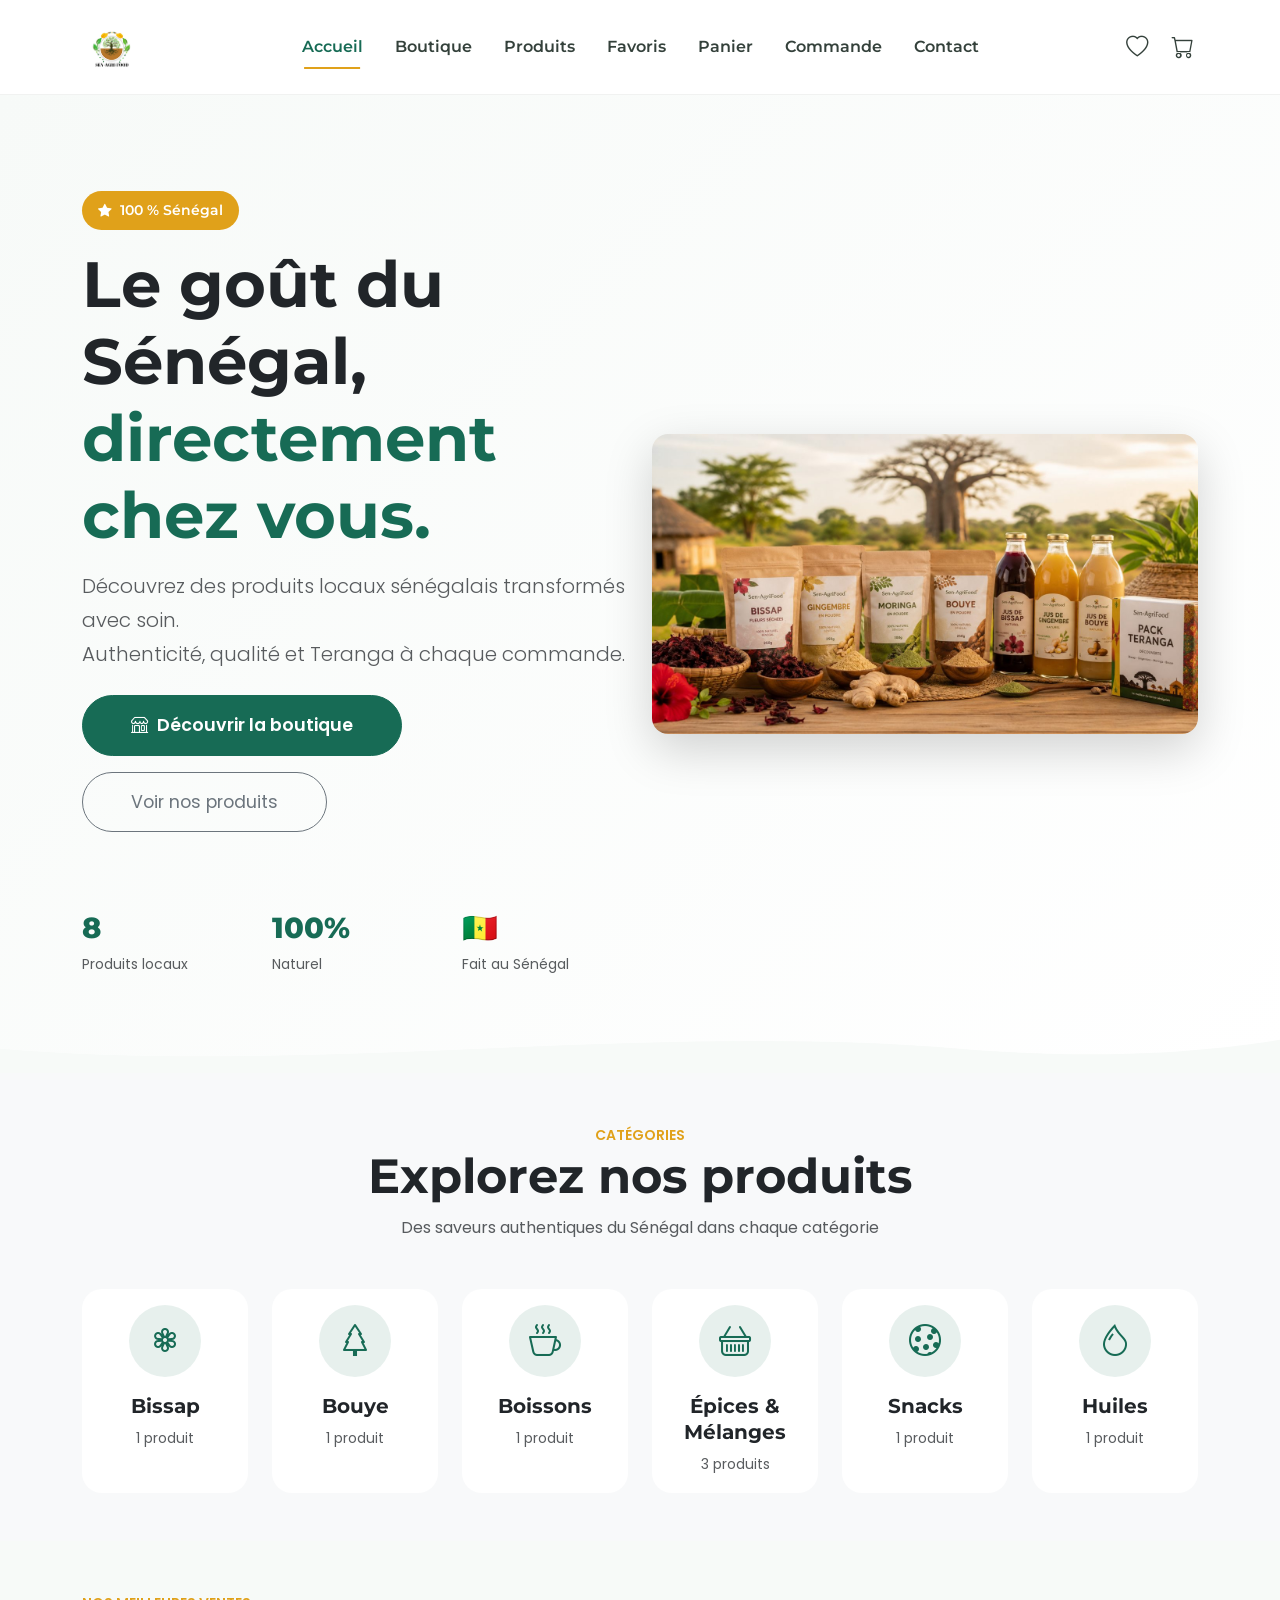
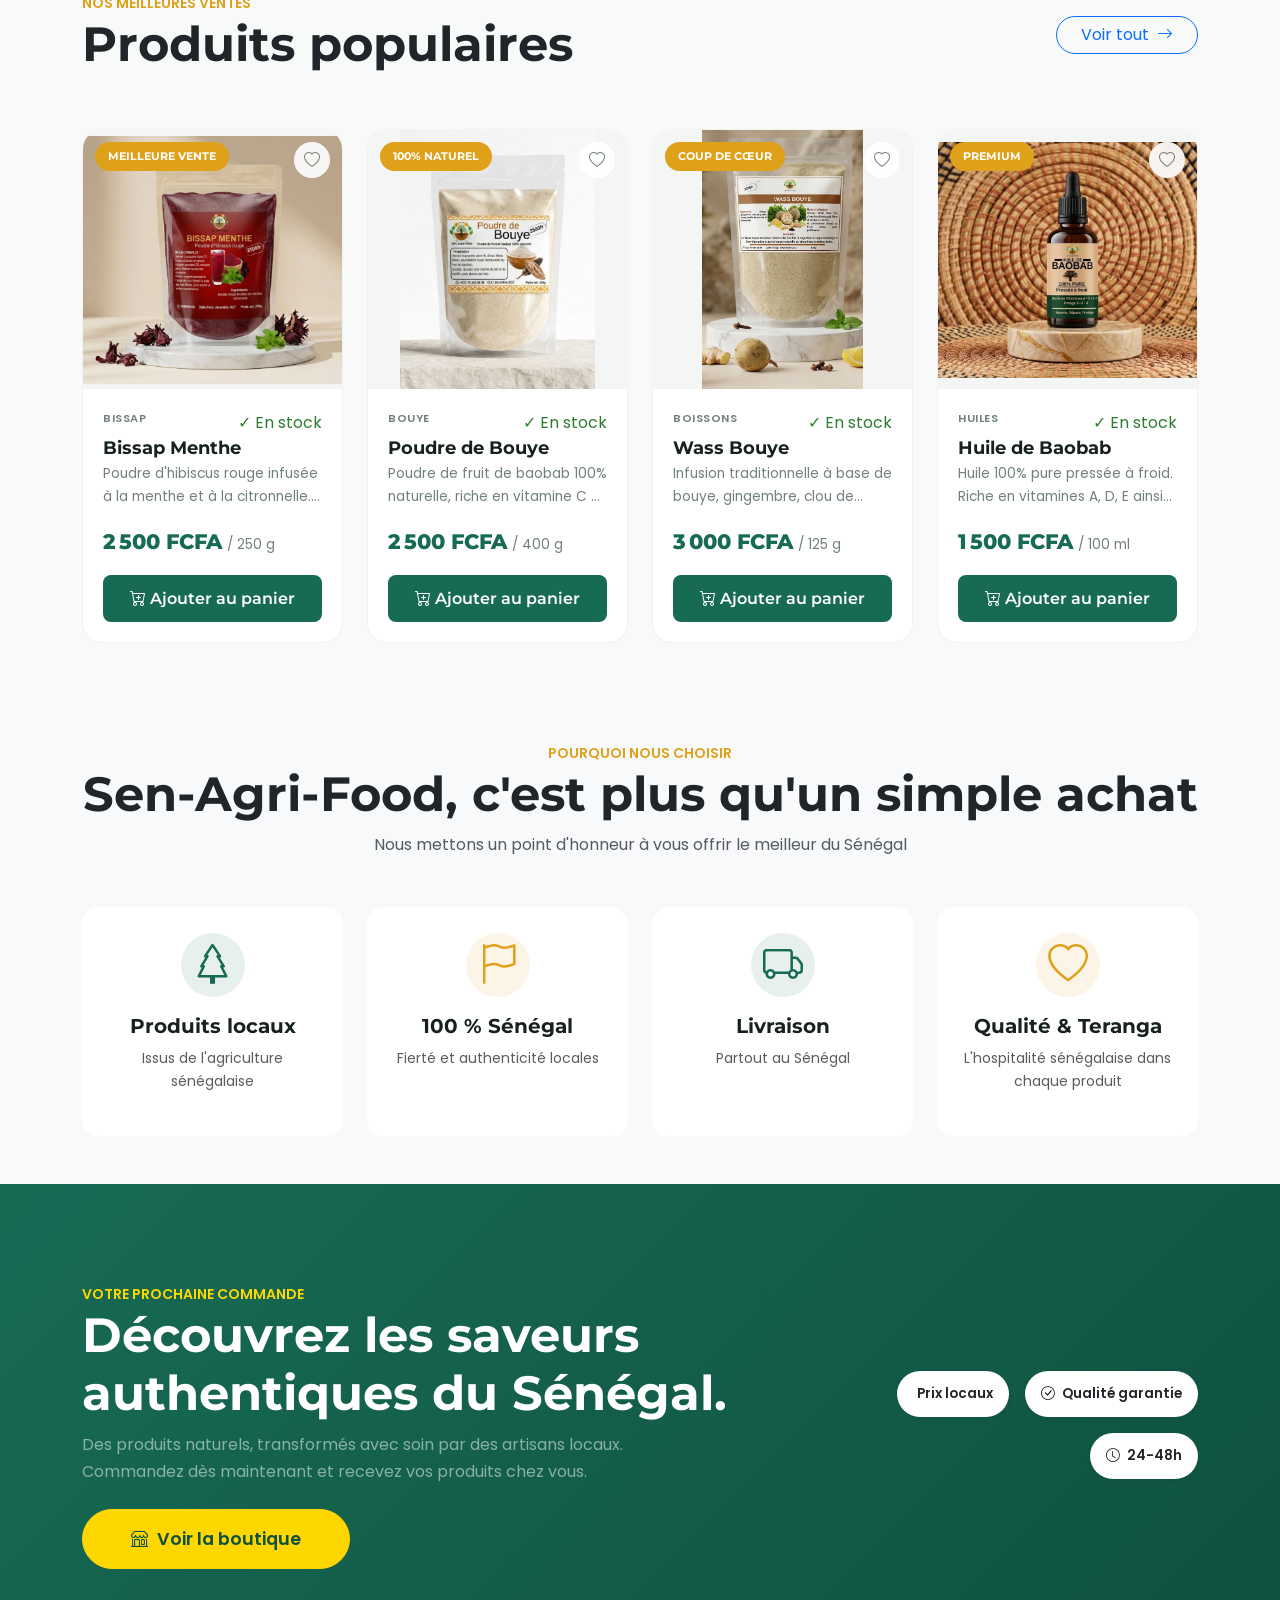
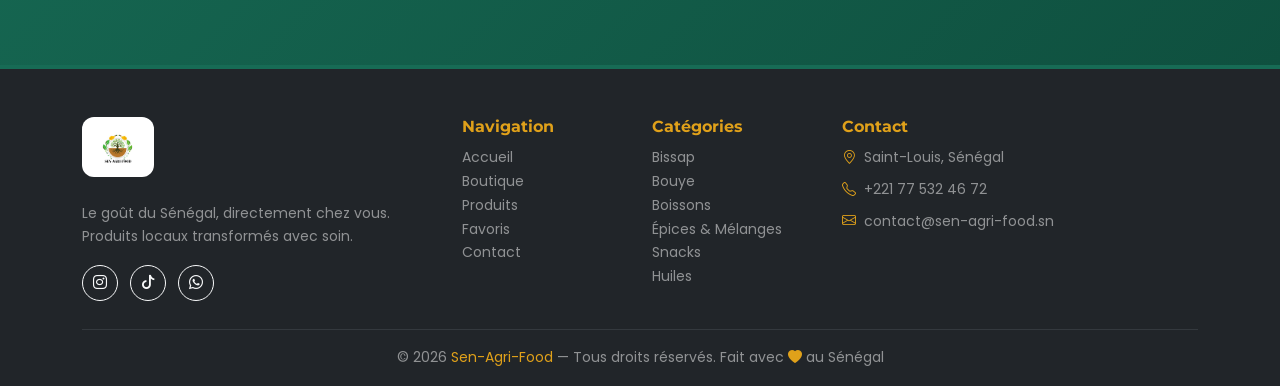
==== index.html @ db814e0d "premier commit" ====
<!DOCTYPE html>
<html lang="fr">
<head>
    <meta charset="UTF-8">
    <meta name="viewport" content="width=device-width, initial-scale=1.0">
    <title>Sen-Agri-Food — Le goût du Sénégal, directement chez vous</title>
    <meta name="description" content="Sen-Agri-Food : boutique en ligne de produits locaux sénégalais transformés. Bissap, bouye, boissons, mélanges et huile de baobab. Qualité et authenticité.">
    <meta name="theme-color" content="#176B55">
    <link rel="icon" href="images/logo.jpeg">
    <link rel="preconnect" href="https://fonts.googleapis.com">
    <link rel="preconnect" href="https://fonts.gstatic.com" crossorigin>
    <link href="https://fonts.googleapis.com/css2?family=Montserrat:wght@400;500;600;700;800&family=Poppins:wght@300;400;500;600&display=swap" rel="stylesheet">
    <link href="https://cdn.jsdelivr.net/npm/bootstrap@5.3.3/dist/css/bootstrap.min.css" rel="stylesheet">
    <link rel="stylesheet" href="https://cdn.jsdelivr.net/npm/bootstrap-icons@1.11.3/font/bootstrap-icons.min.css">
    <link rel="stylesheet" href="css/style.css">
</head>
<body data-page="index">
    <!-- ===== NAVIGATION ===== -->
    <nav class="navbar navbar-expand-lg sticky-top" id="mainNav">
        <div class="container">
            <a class="navbar-brand" href="index.html" aria-label="Sen-Agri-Food — Accueil">
                <img src="images/logo.jpeg" alt="Sen-Agri-Food" class="brand-logo" width="56" height="56">
            </a>
            <button class="navbar-toggler border-0" type="button" data-bs-toggle="collapse" data-bs-target="#navbarContent" aria-controls="navbarContent" aria-expanded="false" aria-label="Ouvrir le menu">
                <span class="navbar-toggler-icon"></span>
            </button>
            <div class="collapse navbar-collapse" id="navbarContent">
                <ul class="navbar-nav mx-auto mb-2 mb-lg-0">
                    <li class="nav-item"><a class="nav-link" data-page="index" href="index.html">Accueil</a></li>
                    <li class="nav-item"><a class="nav-link" data-page="boutique" href="boutique.html">Boutique</a></li>
                    <li class="nav-item"><a class="nav-link" data-page="produits" href="produits.html">Produits</a></li>
                    <li class="nav-item"><a class="nav-link" data-page="favoris" href="favoris.html">Favoris</a></li>
                    <li class="nav-item"><a class="nav-link" data-page="panier" href="panier.html">Panier</a></li>
                    <li class="nav-item"><a class="nav-link" data-page="commande" href="commande.html">Commande</a></li>
                    <li class="nav-item"><a class="nav-link" data-page="contact" href="contact.html">Contact</a></li>
                </ul>
                <div class="d-flex align-items-center gap-3">
                    <a href="favoris.html" class="nav-icon position-relative" aria-label="Mes favoris">
                        <i class="bi bi-heart"></i>
                        <span class="badge-icon" id="favoritesCount">0</span>
                    </a>
                    <a href="panier.html" class="nav-icon position-relative" aria-label="Mon panier">
                        <i class="bi bi-cart"></i>
                        <span class="badge-icon" id="cartCount">0</span>
                    </a>
                </div>
            </div>
        </div>
    </nav>

    <!-- ===== HERO ===== -->
    <section class="hero-section py-5 position-relative overflow-hidden bg-light">
        <div class="container py-5">
            <div class="row align-items-center">
                <div class="col-lg-6">
                    <span class="badge-hero bg-accent text-white px-3 py-2 rounded-pill mb-3 d-inline-block">
                        <i class="bi bi-star-fill me-1"></i> 100 % Sénégal
                    </span>
                    <h1 class="display-3 fw-bold text-dark mb-3">
                        Le goût du Sénégal,<br>
                        <span class="text-primary">directement chez vous.</span>
                    </h1>
                    <p class="lead text-muted mb-4">
                        Découvrez des produits locaux sénégalais transformés avec soin.<br>
                        Authenticité, qualité et Teranga à chaque commande.
                    </p>
                    <div class="d-flex flex-wrap gap-3">
                        <a href="boutique.html" class="btn btn-primary btn-lg px-5 py-3 rounded-pill">
                            <i class="bi bi-shop me-2"></i>Découvrir la boutique
                        </a>
                        <a href="boutique.html#products" class="btn btn-outline-secondary btn-lg px-5 py-3 rounded-pill">
                            Voir nos produits
                        </a>
                    </div>
                    <div class="row mt-5 g-4">
                        <div class="col-4">
                            <div class="stat-item">
                                <span class="stat-number text-primary" data-product-total>8</span>
                                <span class="stat-label d-block text-muted small">Produits locaux</span>
                            </div>
                        </div>
                        <div class="col-4">
                            <div class="stat-item">
                                <span class="stat-number text-primary">100%</span>
                                <span class="stat-label d-block text-muted small">Naturel</span>
                            </div>
                        </div>
                        <div class="col-4">
                            <div class="stat-item">
                                <span class="stat-number text-primary">🇸🇳</span>
                                <span class="stat-label d-block text-muted small">Fait au Sénégal</span>
                            </div>
                        </div>
                    </div>
                </div>
                <div class="col-lg-6 text-center">
                    <div class="position-relative">
                        <img src="images/hero.jpg" alt="Produits Sen-Agri-Food : bissap, gingembre, moringa, bouye et jus devant un baobab" class="img-fluid rounded-4 shadow-lg hero-image" width="1400" height="768" fetchpriority="high">
                    </div>
                </div>
            </div>
        </div>
        <div class="hero-wave">
            <svg viewBox="0 0 1440 60" xmlns="http://www.w3.org/2000/svg">
                <path d="M0,30 C360,60 720,0 1080,30 C1260,45 1380,30 1440,20 L1440,60 L0,60Z" fill="#F7FAF8"/>
            </svg>
        </div>
    </section>

    <!-- ===== CATÉGORIES ===== -->
    <section class="categories-section py-5 bg-light" id="categories">
        <div class="container">
            <div class="text-center mb-5">
                <span class="text-accent fw-semibold small text-uppercase">Catégories</span>
                <h2 class="display-5 fw-bold text-dark">Explorez nos produits</h2>
                <p class="text-muted">Des saveurs authentiques du Sénégal dans chaque catégorie</p>
            </div>
            <div class="row g-4 justify-content-center">
                <div class="col-6 col-md-4 col-lg-2 category-card">
                    <a href="boutique.html?categorie=bissap" class="text-decoration-none">
                        <div class="card border-0 shadow-hover text-center h-100 p-3">
                            <div class="category-icon bg-primary bg-opacity-10 rounded-circle mx-auto mb-3"><i class="bi bi-flower3 text-primary"></i></div>
                            <h5 class="fw-bold text-dark">Bissap</h5>
                            <span class="small text-muted" data-category-count="bissap"></span>
                        </div>
                    </a>
                </div>
                <div class="col-6 col-md-4 col-lg-2 category-card">
                    <a href="boutique.html?categorie=bouye" class="text-decoration-none">
                        <div class="card border-0 shadow-hover text-center h-100 p-3">
                            <div class="category-icon bg-primary bg-opacity-10 rounded-circle mx-auto mb-3"><i class="bi bi-tree text-primary"></i></div>
                            <h5 class="fw-bold text-dark">Bouye</h5>
                            <span class="small text-muted" data-category-count="bouye"></span>
                        </div>
                    </a>
                </div>
                <div class="col-6 col-md-4 col-lg-2 category-card">
                    <a href="boutique.html?categorie=boissons" class="text-decoration-none">
                        <div class="card border-0 shadow-hover text-center h-100 p-3">
                            <div class="category-icon bg-primary bg-opacity-10 rounded-circle mx-auto mb-3"><i class="bi bi-cup-hot text-primary"></i></div>
                            <h5 class="fw-bold text-dark">Boissons</h5>
                            <span class="small text-muted" data-category-count="boissons"></span>
                        </div>
                    </a>
                </div>
                <div class="col-6 col-md-4 col-lg-2 category-card">
                    <a href="boutique.html?categorie=epices" class="text-decoration-none">
                        <div class="card border-0 shadow-hover text-center h-100 p-3">
                            <div class="category-icon bg-primary bg-opacity-10 rounded-circle mx-auto mb-3"><i class="bi bi-basket text-primary"></i></div>
                            <h5 class="fw-bold text-dark">Épices &amp; Mélanges</h5>
                            <span class="small text-muted" data-category-count="epices"></span>
                        </div>
                    </a>
                </div>
                <div class="col-6 col-md-4 col-lg-2 category-card">
                    <a href="boutique.html?categorie=snacks" class="text-decoration-none">
                        <div class="card border-0 shadow-hover text-center h-100 p-3">
                            <div class="category-icon bg-primary bg-opacity-10 rounded-circle mx-auto mb-3"><i class="bi bi-cookie text-primary"></i></div>
                            <h5 class="fw-bold text-dark">Snacks</h5>
                            <span class="small text-muted" data-category-count="snacks"></span>
                        </div>
                    </a>
                </div>
                <div class="col-6 col-md-4 col-lg-2 category-card">
                    <a href="boutique.html?categorie=huiles" class="text-decoration-none">
                        <div class="card border-0 shadow-hover text-center h-100 p-3">
                            <div class="category-icon bg-primary bg-opacity-10 rounded-circle mx-auto mb-3"><i class="bi bi-droplet text-primary"></i></div>
                            <h5 class="fw-bold text-dark">Huiles</h5>
                            <span class="small text-muted" data-category-count="huiles"></span>
                        </div>
                    </a>
                </div>
            </div>
        </div>
    </section>

    <!-- ===== PRODUITS POPULAIRES ===== -->
    <section class="products-section py-5" id="popular-products">
        <div class="container">
            <div class="d-flex justify-content-between align-items-center mb-5">
                <div>
                    <span class="text-accent fw-semibold small text-uppercase">Nos meilleures ventes</span>
                    <h2 class="display-5 fw-bold text-dark">Produits populaires</h2>
                </div>
                <a href="boutique.html" class="btn btn-outline-primary rounded-pill px-4">
                    Voir tout <i class="bi bi-arrow-right ms-1"></i>
                </a>
            </div>
            <div class="row g-4" id="featuredProducts">
                <div class="col-12 text-center py-5">
                    <div class="spinner-border text-primary" role="status">
                        <span class="visually-hidden">Chargement...</span>
                    </div>
                </div>
            </div>
        </div>
    </section>

    <!-- ===== AVANTAGES ===== -->
    <section class="advantages-section py-5 bg-light">
        <div class="container">
            <div class="text-center mb-5">
                <span class="text-accent fw-semibold small text-uppercase">Pourquoi nous choisir</span>
                <h2 class="display-5 fw-bold text-dark">Sen-Agri-Food, c'est plus qu'un simple achat</h2>
                <p class="text-muted">Nous mettons un point d'honneur à vous offrir le meilleur du Sénégal</p>
            </div>
            <div class="row g-4">
                <div class="col-6 col-md-3">
                    <div class="advantage-card text-center p-4 bg-white rounded-4 shadow-hover h-100">
                        <div class="advantage-icon bg-primary bg-opacity-10 rounded-circle mx-auto mb-3">
                            <i class="bi bi-tree text-primary fs-1"></i>
                        </div>
                        <h5 class="fw-bold">Produits locaux</h5>
                        <p class="small text-muted">Issus de l'agriculture sénégalaise</p>
                    </div>
                </div>
                <div class="col-6 col-md-3">
                    <div class="advantage-card text-center p-4 bg-white rounded-4 shadow-hover h-100">
                        <div class="advantage-icon bg-accent bg-opacity-10 rounded-circle mx-auto mb-3">
                            <i class="bi bi-flag text-accent fs-1"></i>
                        </div>
                        <h5 class="fw-bold">100 % Sénégal</h5>
                        <p class="small text-muted">Fierté et authenticité locales</p>
                    </div>
                </div>
                <div class="col-6 col-md-3">
                    <div class="advantage-card text-center p-4 bg-white rounded-4 shadow-hover h-100">
                        <div class="advantage-icon bg-primary bg-opacity-10 rounded-circle mx-auto mb-3">
                            <i class="bi bi-truck text-primary fs-1"></i>
                        </div>
                        <h5 class="fw-bold">Livraison</h5>
                        <p class="small text-muted">Partout au Sénégal</p>
                    </div>
                </div>
                <div class="col-6 col-md-3">
                    <div class="advantage-card text-center p-4 bg-white rounded-4 shadow-hover h-100">
                        <div class="advantage-icon bg-accent bg-opacity-10 rounded-circle mx-auto mb-3">
                            <i class="bi bi-heart text-accent fs-1"></i>
                        </div>
                        <h5 class="fw-bold">Qualité & Teranga</h5>
                        <p class="small text-muted">L'hospitalité sénégalaise dans chaque produit</p>
                    </div>
                </div>
            </div>
        </div>
    </section>

    <!-- ===== CTA ===== -->
    <section class="cta-section py-5" style="background: linear-gradient(135deg, #176B55 0%, #0F503F 100%);">
        <div class="container py-5">
            <div class="row align-items-center text-center text-lg-start">
                <div class="col-lg-8">
                    <span class="text-accent fw-semibold small text-uppercase" style="color: #FFD700 !important;">Votre prochaine commande</span>
                    <h2 class="display-5 fw-bold text-white">
                        Découvrez les saveurs <br>authentiques du Sénégal.
                    </h2>
                    <p class="text-white-50 mb-4">
                        Des produits naturels, transformés avec soin par des artisans locaux.<br>
                        Commandez dès maintenant et recevez vos produits chez vous.
                    </p>
                    <a href="boutique.html" class="btn btn-accent btn-lg px-5 py-3 rounded-pill" style="background: #FFD700; border-color: #FFD700; color: #0F503F;">
                        <i class="bi bi-shop me-2"></i>Voir la boutique
                    </a>
                </div>
                <div class="col-lg-4 text-center text-lg-end">
                    <div class="cta-badges d-flex flex-wrap justify-content-center justify-content-lg-end gap-3">
                        <span class="badge bg-white text-dark p-3 rounded-pill">
                            <i class="bi bi-currency-franc me-1"></i> Prix locaux
                        </span>
                        <span class="badge bg-white text-dark p-3 rounded-pill">
                            <i class="bi bi-check-circle me-1"></i> Qualité garantie
                        </span>
                        <span class="badge bg-white text-dark p-3 rounded-pill">
                            <i class="bi bi-clock me-1"></i> 24-48h
                        </span>
                    </div>
                </div>
            </div>
        </div>
    </section>

    

    <!-- ===== FOOTER ===== -->
    <footer class="footer bg-dark text-white pt-5 pb-3">
        <div class="container">
            <div class="row g-4">
                <div class="col-lg-4">
                    <a href="index.html" class="footer-logo" aria-label="Sen-Agri-Food — Accueil"><img src="images/logo.jpeg" alt="Sen-Agri-Food" class="brand-logo" width="48" height="48" loading="lazy"></a>
                    <p class="text-white-50 small mt-3">Le goût du Sénégal, directement chez vous.<br>Produits locaux transformés avec soin.</p>
                    <div class="social-links mt-3">
                        <a href="https://www.instagram.com/sen_agri_food_officiel/" target="_blank" rel="noopener" class="btn btn-outline-light btn-sm rounded-circle me-2" aria-label="Instagram Sen-Agri-Food"><i class="bi bi-instagram"></i></a>
                        <a href="https://www.tiktok.com/@senagrifood" target="_blank" rel="noopener" class="btn btn-outline-light btn-sm rounded-circle me-2" aria-label="TikTok Sen-Agri-Food"><i class="bi bi-tiktok"></i></a>
                        <a href="https://wa.me/221775324672" target="_blank" rel="noopener" class="btn btn-outline-light btn-sm rounded-circle" aria-label="WhatsApp Sen-Agri-Food"><i class="bi bi-whatsapp"></i></a>
                    </div>
                </div>
                <div class="col-6 col-lg-2">
                    <h6 class="fw-bold text-accent">Navigation</h6>
                    <ul class="list-unstyled small">
                        <li><a href="index.html" class="text-white-50 text-decoration-none">Accueil</a></li>
                        <li><a href="boutique.html" class="text-white-50 text-decoration-none">Boutique</a></li>
                        <li><a href="produits.html" class="text-white-50 text-decoration-none">Produits</a></li>
                        <li><a href="favoris.html" class="text-white-50 text-decoration-none">Favoris</a></li>
                        <li><a href="contact.html" class="text-white-50 text-decoration-none">Contact</a></li>
                    </ul>
                </div>
                <div class="col-6 col-lg-2">
                    <h6 class="fw-bold text-accent">Catégories</h6>
                    <ul class="list-unstyled small">
                        <li><a href="boutique.html?categorie=bissap" class="text-white-50 text-decoration-none">Bissap</a></li>
                        <li><a href="boutique.html?categorie=bouye" class="text-white-50 text-decoration-none">Bouye</a></li>
                        <li><a href="boutique.html?categorie=boissons" class="text-white-50 text-decoration-none">Boissons</a></li>
                        <li><a href="boutique.html?categorie=epices" class="text-white-50 text-decoration-none">Épices &amp; Mélanges</a></li>
                        <li><a href="boutique.html?categorie=snacks" class="text-white-50 text-decoration-none">Snacks</a></li>
                        <li><a href="boutique.html?categorie=huiles" class="text-white-50 text-decoration-none">Huiles</a></li>
                    </ul>
                </div>
                <div class="col-lg-4">
                    <h6 class="fw-bold text-accent">Contact</h6>
                    <ul class="list-unstyled small">
                        <li class="mb-2"><i class="bi bi-geo-alt text-accent me-2"></i><span class="text-white-50">Saint-Louis, Sénégal</span></li>
                        <li class="mb-2"><i class="bi bi-telephone text-accent me-2"></i><span class="text-white-50"><a href="tel:+221775324672" class="text-white-50 text-decoration-none">+221 77 532 46 72</a></span></li>
                        <li class="mb-2"><i class="bi bi-envelope text-accent me-2"></i><span class="text-white-50">contact@sen-agri-food.sn</span></li>
                    </ul>
                </div>
            </div>
            <hr class="border-secondary mt-4">
            <div class="text-center small text-white-50">
                &copy; <span class="current-year">2026</span> <span class="text-accent">Sen-Agri-Food</span> — Tous droits réservés.
                <br class="d-md-none">Fait avec <i class="bi bi-heart-fill text-accent"></i> au Sénégal
            </div>
        </div>
    </footer>

    <script src="https://cdn.jsdelivr.net/npm/bootstrap@5.3.3/dist/js/bootstrap.bundle.min.js"></script>
    <script src="data/products.js"></script>
    <script src="js/app.js"></script>
    <script src="js/products.js"></script>
</body>
</html>
---- css/style.css ----
:root {
    --primary: #176B55;
    --primary-dark: #0F503F;
    --primary-light: #E8F5F0;
    --accent: #E0A11A;
    --accent-light: #FDF3D6;
    --dark: #17211D;
    --text: #34413B;
    --muted: #718078;
    --light: #F7FAF8;
    --white: #FFFFFF;
    --success: #2E7D32;
    --danger: #C62828;
    --warning: #F57F17;
    --font-heading: 'Montserrat', sans-serif;
    --font-body: 'Poppins', sans-serif;
    --shadow-sm: 0 2px 4px rgba(23, 33, 29, 0.08);
    --shadow-md: 0 4px 12px rgba(23, 33, 29, 0.12);
    --shadow-lg: 0 8px 30px rgba(23, 33, 29, 0.16);
    --radius-sm: 8px;
    --radius-md: 12px;
    --radius-lg: 20px;
    --transition-fast: 0.15s ease;
    --transition-normal: 0.3s ease;
    --transition-slow: 0.5s ease;
}

* {
    margin: 0;
    padding: 0;
    box-sizing: border-box;
}

html {
    scroll-behavior: smooth;
}

body {
    font-family: var(--font-body);
    color: var(--text);
    background-color: var(--light);
    line-height: 1.7;
}

h1,
h2,
h3,
h4,
h5,
h6 {
    font-family: var(--font-heading);
    font-weight: 700;
    color: var(--dark);
    line-height: 1.3;
}

h1 {
    font-size: 3.5rem;
    font-weight: 800;
}

h2 {
    font-size: 2.5rem;
    font-weight: 700;
}

h3 {
    font-size: 1.75rem;
    font-weight: 600;
}

.text-primary {
    color: var(--primary) !important;
}

.text-accent {
    color: var(--accent) !important;
}

.bg-primary {
    background-color: rgba(23, 107, 85, var(--bs-bg-opacity, 1)) !important;
}

.bg-accent {
    background-color: rgba(224, 161, 26, var(--bs-bg-opacity, 1)) !important;
}

.btn-primary {
    background-color: var(--primary);
    border-color: var(--primary);
    color: var(--white);
    font-weight: 600;
    transition: all var(--transition-normal);
}

.btn-primary:hover {
    background-color: var(--primary-dark);
    border-color: var(--primary-dark);
    transform: translateY(-2px);
    box-shadow: var(--shadow-md);
}

.btn-accent {
    background-color: var(--accent);
    border-color: var(--accent);
    color: var(--white);
    font-weight: 600;
    transition: all var(--transition-normal);
}

.btn-accent:hover {
    background-color: #C78A0D;
    border-color: #C78A0D;
    transform: translateY(-2px);
    box-shadow: var(--shadow-md);
}

.btn-lg {
    padding: 1rem 2rem;
    font-size: 1.1rem;
}

.rounded-pill {
    border-radius: 50px !important;
}

/* Navigation */
#mainNav { background: rgba(255,255,255,0.95) !important; backdrop-filter: blur(10px); border-bottom: 1px solid rgba(23,33,29,0.06); padding: 0.75rem 0; }
#mainNav .navbar-brand { font-family: var(--font-heading); font-weight: 800; font-size: 1.4rem; color: var(--dark); }
#mainNav .navbar-brand .text-accent { color: var(--accent); }
.logo-text { display: inline-flex; align-items: center; }
.logo-text i { font-size: 1.6rem; }
#mainNav .nav-link { font-family: var(--font-heading); font-weight: 600; color: var(--text); padding: 0.5rem 1rem; transition: all var(--transition-fast); position: relative; }
#mainNav .nav-link::after { content: ''; position: absolute; bottom: 0; left: 50%; transform: translateX(-50%); width: 0; height: 2px; background-color: var(--accent); transition: all var(--transition-normal); }
#mainNav .nav-link:hover::after, #mainNav .nav-link.active::after { width: 60%; }
#mainNav .nav-link:hover { color: var(--primary); }
#mainNav .nav-link.active { color: var(--primary); }

.nav-icon { color: var(--text); text-decoration: none; transition: all var(--transition-fast); position: relative; padding: 0.25rem; }
.nav-icon:hover { color: var(--primary); transform: scale(1.1); }
.nav-icon i { font-size: 1.4rem; }

.badge-icon { position: absolute; top: -6px; right: -8px; background-color: var(--accent); color: var(--white); font-size: 0.6rem; font-weight: 700; width: 18px; height: 18px; border-radius: 50%; display: flex; align-items: center; justify-content: center; font-family: var(--font-heading); border: 2px solid var(--white); }

/* Hero */
.hero-section { background: linear-gradient(135deg, var(--light) 0%, var(--white) 100%); position: relative; overflow: hidden; min-height: 600px; }
.hero-image { max-height: 500px; object-fit: cover; width: 100%; transition: all var(--transition-slow); }
.hero-image:hover { transform: scale(1.02); }
.floating-badge { position: absolute; bottom: 20px; left: -20px; animation: float 3s ease-in-out infinite; }
@keyframes float { 0%,100% { transform: translateY(0); } 50% { transform: translateY(-10px); } }
.badge-hero { background-color: var(--accent); color: var(--white); font-family: var(--font-heading); font-weight: 600; font-size: 0.85rem; }
.stat-number { font-family: var(--font-heading); font-weight: 800; font-size: 1.8rem; }
.hero-wave { position: absolute; bottom: -2px; left: 0; width: 100%; z-index: 1; }

/* Catégories */
.category-card .card { background: var(--white); border: 2px solid transparent; border-radius: var(--radius-lg); padding: 1.5rem 1rem; transition: all var(--transition-normal); cursor: pointer; }
.category-card .card:hover { border-color: var(--primary); transform: translateY(-8px); box-shadow: var(--shadow-lg); }
.category-icon { width: 72px; height: 72px; display: flex; align-items: center; justify-content: center; transition: all var(--transition-normal); }
.category-card .card:hover .category-icon { transform: scale(1.1) rotate(-5deg); }
.category-icon i { font-size: 2rem !important; }

/* Cartes produits */
.product-card { background: var(--white); border-radius: var(--radius-lg); overflow: hidden; transition: all var(--transition-normal); border: 1px solid rgba(23,33,29,0.06); height: 100%; position: relative; }
.product-card:hover { transform: translateY(-8px); box-shadow: var(--shadow-lg); border-color: var(--primary-light); }
.product-card .product-image-wrapper { position: relative; overflow: hidden; padding-top: 100%; background: #f3f6f4; }
.product-card .product-image { position: absolute; top: 0; left: 0; width: 100%; height: 100%; object-fit: contain; transition: all var(--transition-slow); }
.product-card:hover .product-image { transform: scale(1.05); }
.product-card .product-badge { position: absolute; top: 12px; left: 12px; background: var(--accent); color: var(--white); font-size: 0.7rem; font-weight: 700; padding: 0.3rem 0.8rem; border-radius: 50px; text-transform: uppercase; font-family: var(--font-heading); }
.product-card .favorite-btn { position: absolute; top: 12px; right: 12px; background: rgba(255,255,255,0.9); border: none; width: 36px; height: 36px; border-radius: 50%; display: flex; align-items: center; justify-content: center; transition: all var(--transition-normal); color: var(--muted); backdrop-filter: blur(5px); }
.product-card .favorite-btn:hover { background: var(--white); transform: scale(1.1); }
.product-card .favorite-btn.active { color: var(--danger); }
.product-card .favorite-btn.active i { font-weight: 900; }
.product-card .product-body { padding: 1.25rem; }
.product-card .product-category { font-size: 0.7rem; text-transform: uppercase; letter-spacing: 0.05em; color: var(--muted); font-weight: 600; }
.product-card .product-name { font-family: var(--font-heading); font-weight: 700; font-size: 1.1rem; color: var(--dark); margin-bottom: 0.25rem; }
.product-card .product-description { font-size: 0.85rem; color: var(--muted); display: -webkit-box; -webkit-line-clamp: 2; -webkit-box-orient: vertical; overflow: hidden; }
.product-card .product-rating { color: var(--accent); font-size: 0.85rem; }
.product-card .product-price { font-family: var(--font-heading); font-weight: 800; font-size: 1.3rem; color: var(--primary); }
.product-card .product-unit { font-size: 0.85rem; color: var(--muted); }
.product-card .product-stock.in-stock { color: var(--success); }
.product-card .product-stock.out-of-stock { color: var(--danger); }
.product-card .btn-add-cart { width: 100%; background: var(--primary); color: var(--white); border: none; padding: 0.6rem; border-radius: var(--radius-sm); font-weight: 600; transition: all var(--transition-normal); font-family: var(--font-heading); }
.product-card .btn-add-cart:hover { background: var(--primary-dark); transform: translateY(-2px); }
.product-card .btn-add-cart:disabled { opacity: 0.5; cursor: not-allowed; }

/* Avantages */
.advantage-card { transition: all var(--transition-normal); border: 2px solid transparent; }
.advantage-card:hover { transform: translateY(-8px); border-color: var(--primary-light); box-shadow: var(--shadow-md); }
.advantage-icon { width: 64px; height: 64px; display: flex; align-items: center; justify-content: center; transition: all var(--transition-normal); }
.advantage-card:hover .advantage-icon { transform: scale(1.1) rotate(-5deg); }

/* CTA */
.cta-section { background: linear-gradient(135deg, var(--primary) 0%, var(--primary-dark) 100%); position: relative; overflow: hidden; }
.cta-badges .badge { font-size: 0.85rem; font-weight: 600; padding: 0.75rem 1.25rem; box-shadow: var(--shadow-sm); }

/* Footer */
.footer { background: var(--dark); border-top: 4px solid var(--primary); }
.footer .navbar-brand { font-family: var(--font-heading); font-weight: 800; font-size: 1.4rem; }
.footer a.text-white-50:hover { color: var(--accent) !important; }
.social-links .btn { width: 36px; height: 36px; display: inline-flex; align-items: center; justify-content: center; transition: all var(--transition-normal); }
.social-links .btn:hover { background: var(--accent); border-color: var(--accent); transform: translateY(-3px); }

/* Panier */
.cart-item { background: var(--white); border-radius: var(--radius-md); padding: 1rem; margin-bottom: 1rem; transition: all var(--transition-normal); border: 1px solid rgba(23,33,29,0.06); }
.cart-item:hover { box-shadow: var(--shadow-sm); }
.cart-item .item-image { width: 80px; height: 80px; object-fit: cover; border-radius: var(--radius-sm); }
.cart-item .item-name { font-family: var(--font-heading); font-weight: 600; color: var(--dark); }
.cart-item .item-price { font-family: var(--font-heading); font-weight: 700; color: var(--primary); }
.cart-item .quantity-btn { width: 32px; height: 32px; border: 1px solid rgba(23,33,29,0.1); background: var(--white); border-radius: 50%; display: inline-flex; align-items: center; justify-content: center; transition: all var(--transition-fast); }
.cart-item .quantity-btn:hover { background: var(--primary); color: var(--white); border-color: var(--primary); }
.cart-item .quantity-display { min-width: 40px; text-align: center; font-weight: 600; }

/* Commande */
.order-summary { background: var(--white); border-radius: var(--radius-lg); padding: 1.5rem; border: 1px solid rgba(23,33,29,0.06); }
.order-summary .summary-line { display: flex; justify-content: space-between; padding: 0.5rem 0; border-bottom: 1px solid rgba(23,33,29,0.06); }

/* Formulaires */
.form-control { border: 2px solid rgba(23,33,29,0.1); border-radius: var(--radius-sm); padding: 0.75rem 1rem; transition: all var(--transition-normal); }
.form-control:focus { border-color: var(--primary); box-shadow: 0 0 0 4px rgba(23,107,85,0.1); }
.form-control.is-valid { border-color: var(--success); }
.form-control.is-invalid { border-color: var(--danger); }

/* Notifications */
.notification { position: fixed; top: 80px; right: 20px; z-index: 9999; padding: 1rem 1.5rem; border-radius: var(--radius-md); background: var(--white); box-shadow: var(--shadow-lg); min-width: 280px; max-width: 400px; transform: translateX(120%); transition: transform var(--transition-normal); border-left: 4px solid var(--primary); }
.notification.show { transform: translateX(0); }
.notification.success { border-left-color: var(--success); }
.notification.error { border-left-color: var(--danger); }

/* Empty state */
.empty-state { text-align: center; padding: 4rem 2rem; }
.empty-state .empty-icon { font-size: 4rem; color: var(--muted); margin-bottom: 1rem; }

/* Loader */
.loader-overlay { position: fixed; top: 0; left: 0; width: 100%; height: 100%; background: rgba(255,255,255,0.8); backdrop-filter: blur(5px); display: none; align-items: center; justify-content: center; z-index: 99999; }
.loader-overlay.active { display: flex; }
.loader-spinner { width: 48px; height: 48px; border: 4px solid var(--primary-light); border-top-color: var(--primary); border-radius: 50%; animation: spin 0.8s linear infinite; }
@keyframes spin { to { transform: rotate(360deg); } }

/* Responsive */
@media (max-width: 991.98px) {
    h1 { font-size: 2.8rem; }
    h2 { font-size: 2rem; }
    .hero-section { min-height: 400px; }
    .hero-image { max-height: 350px; }
    .floating-badge { display: none !important; }
}
@media (max-width: 575.98px) {
    h1 { font-size: 2rem; }
    h2 { font-size: 1.5rem; }
    .display-3 { font-size: 2.2rem !important; }
    .display-5 { font-size: 1.6rem !important; }
    .hero-section { min-height: 300px; padding: 1rem 0 !important; }
    .hero-image { max-height: 200px; }
    .btn-lg { padding: 0.6rem 1.2rem; font-size: 0.95rem; }
    .stat-number { font-size: 1.2rem; }
    .category-icon { width: 48px; height: 48px; }
    .category-icon i { font-size: 1.5rem !important; }
    .product-card .product-body { padding: 0.75rem; }
    .cart-item { flex-direction: column; align-items: stretch !important; }
    .cart-item .item-image { width: 100%; height: 120px; margin-bottom: 0.75rem; }
    .notification { top: 70px; right: 10px; left: 10px; min-width: auto; max-width: none; }
}
@media (min-width: 1200px) { .container { max-width: 1140px; } }

.shadow-hover { transition: all var(--transition-normal); }
.shadow-hover:hover { box-shadow: var(--shadow-lg); }
.min-vh-50 { min-height: 50vh; }

/* ===== Ajouts : correctifs et composants manquants ===== */
.badge-icon { display: none; }
a:focus-visible, button:focus-visible, .notification .btn-close { font-size: 0.7rem; }
.notification.warning { border-left-color: var(--warning); }
.notification.info { border-left-color: var(--primary); }

/* Logo */
.brand-logo { height: 60px; width: auto; display: block; }
.footer .footer-logo { display: inline-block; background: var(--white); border-radius: var(--radius-md); padding: 6px 12px; }
.footer .footer-logo .brand-logo { height: 48px; }
.page-header { background: var(--white); }

/* Boutique : filtres */
.filter-btn { font-family: var(--font-heading); font-weight: 600; }
.filter-btn.active { background: var(--primary); border-color: var(--primary); color: var(--white); }
.filter-btn:hover:not(.active) { background: var(--primary-light); border-color: var(--primary); color: var(--primary); }
.category-card .card { height: 100%; }

/* Fiche produit */
.detail-image-box { position: relative; background: #f3f6f4; border-radius: var(--radius-lg); overflow: hidden; border: 1px solid rgba(23,33,29,0.06); }
.detail-image-box img { width: 100%; max-height: 560px; object-fit: contain; display: block; }
.product-badge-detail { position: absolute; top: 16px; left: 16px; background: var(--accent); color: var(--white); font-size: 0.75rem; font-weight: 700; padding: 0.35rem 0.9rem; border-radius: 50px; text-transform: uppercase; font-family: var(--font-heading); }
.product-category-detail { font-size: 0.75rem; text-transform: uppercase; letter-spacing: 0.06em; color: var(--muted); font-weight: 700; }
.detail-title { font-size: 2.2rem; margin: 0.25rem 0 0.5rem; }
.detail-price { font-family: var(--font-heading); font-weight: 800; font-size: 1.8rem; color: var(--primary); }
.detail-facts li { padding: 0.35rem 0; color: var(--text); border-bottom: 1px solid rgba(23,33,29,0.06); }
.detail-facts i { color: var(--primary); }

/* Confirmation commande / contact */
.confirmation-icon { width: 80px; height: 80px; display: flex; align-items: center; justify-content: center; }
.summary-line.border-0 { border-bottom: none !important; }
.contact-success { display: none; }

@media (max-width: 575.98px) {
    .brand-logo { height: 44px; }
    .detail-title { font-size: 1.6rem; }
}
@media (prefers-reduced-motion: reduce) {
    html { scroll-behavior: auto; }
    *, *::before, *::after { animation-duration: 0.01ms !important; transition-duration: 0.01ms !important; }
    .floating-badge { animation: none; }
}

/* Cartes produit compactes sur téléphone (2 colonnes) */
@media (max-width: 575.98px) {
    .product-card .product-badge { top: 8px; left: 8px; font-size: 0.58rem; padding: 0.2rem 0.5rem; max-width: calc(100% - 52px); overflow: hidden; text-overflow: ellipsis; white-space: nowrap; }
    .product-card .favorite-btn { top: 8px; right: 8px; width: 30px; height: 30px; font-size: 0.85rem; }
    .product-card .product-stock { font-size: 0.7rem; }
    .product-card .product-category { font-size: 0.6rem; }
    .product-card .product-name { font-size: 0.95rem; }
    .product-card .product-description { font-size: 0.78rem; }
    .product-card .product-price { font-size: 1.05rem; display: block; }
    .product-card .product-unit { display: block; margin-left: 0 !important; font-size: 0.75rem; }
    .product-card .btn-add-cart { font-size: 0.8rem; padding: 0.5rem 0.25rem; }
}
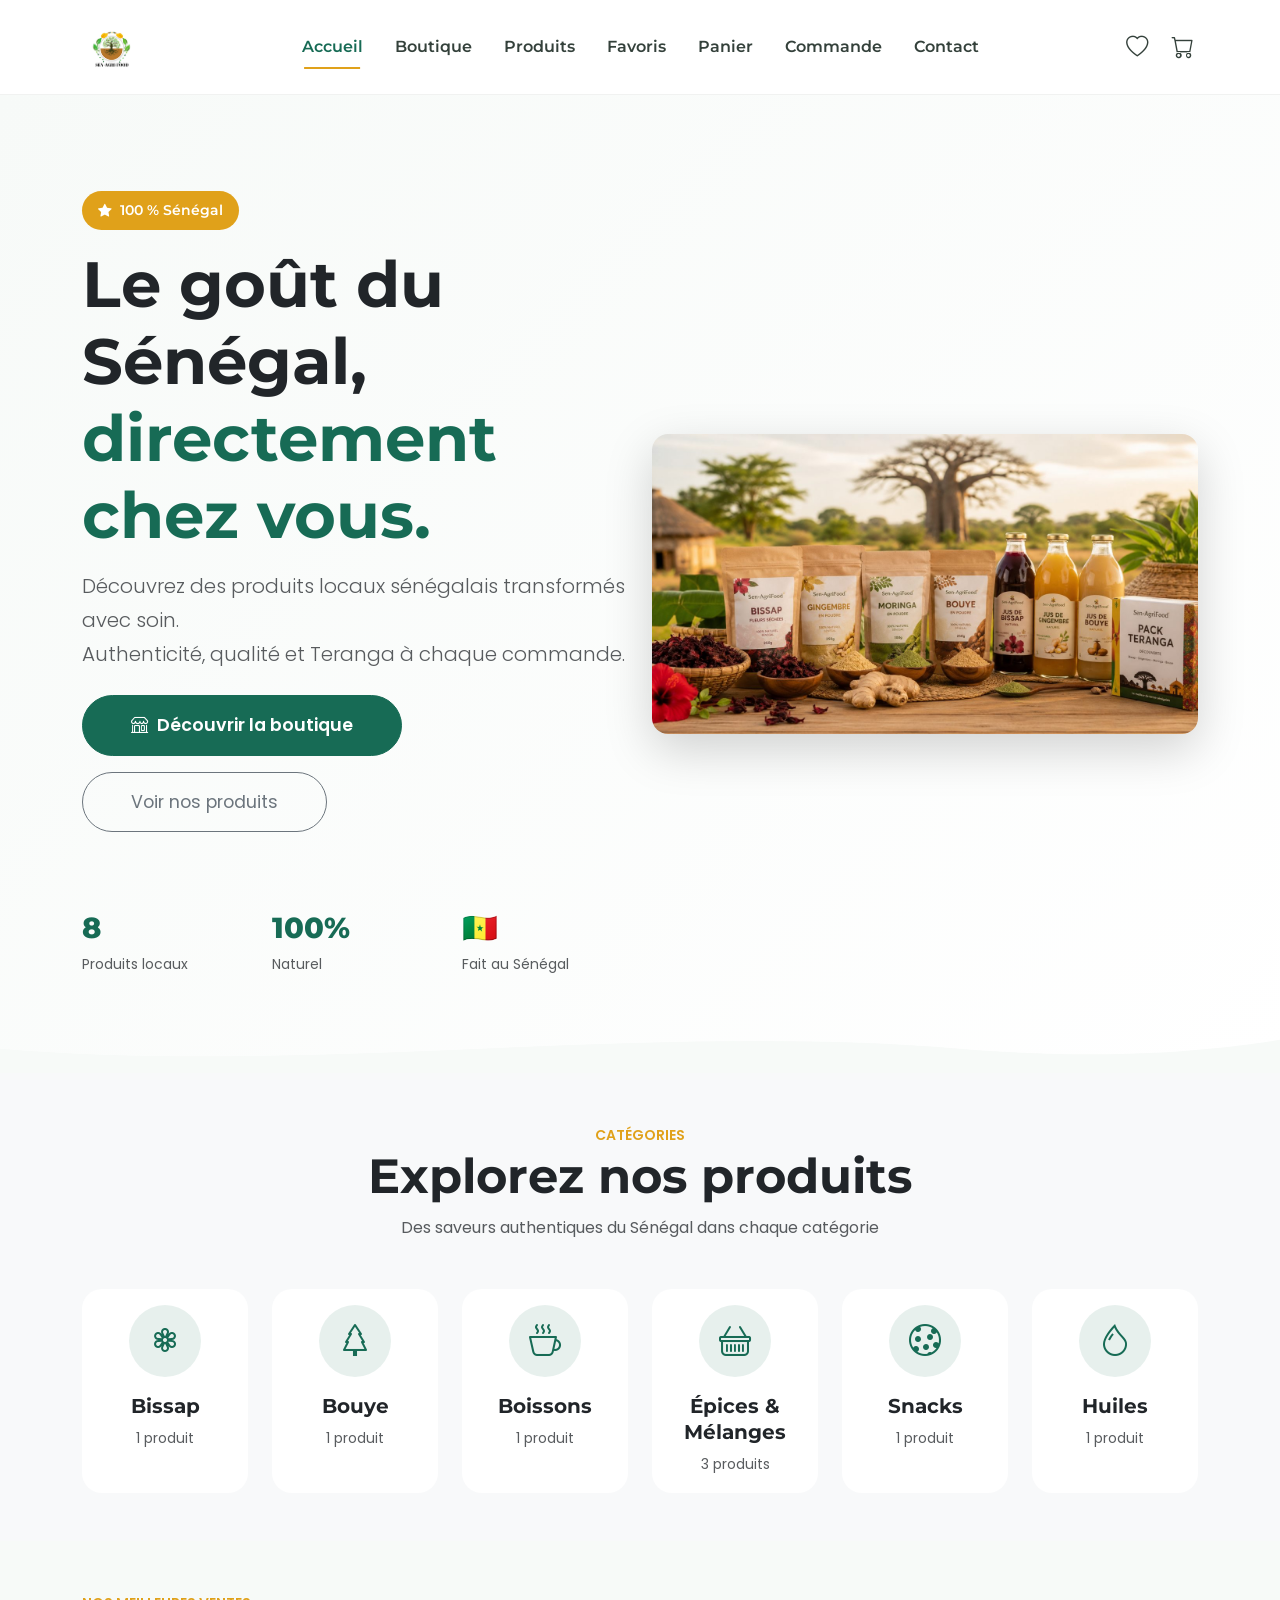
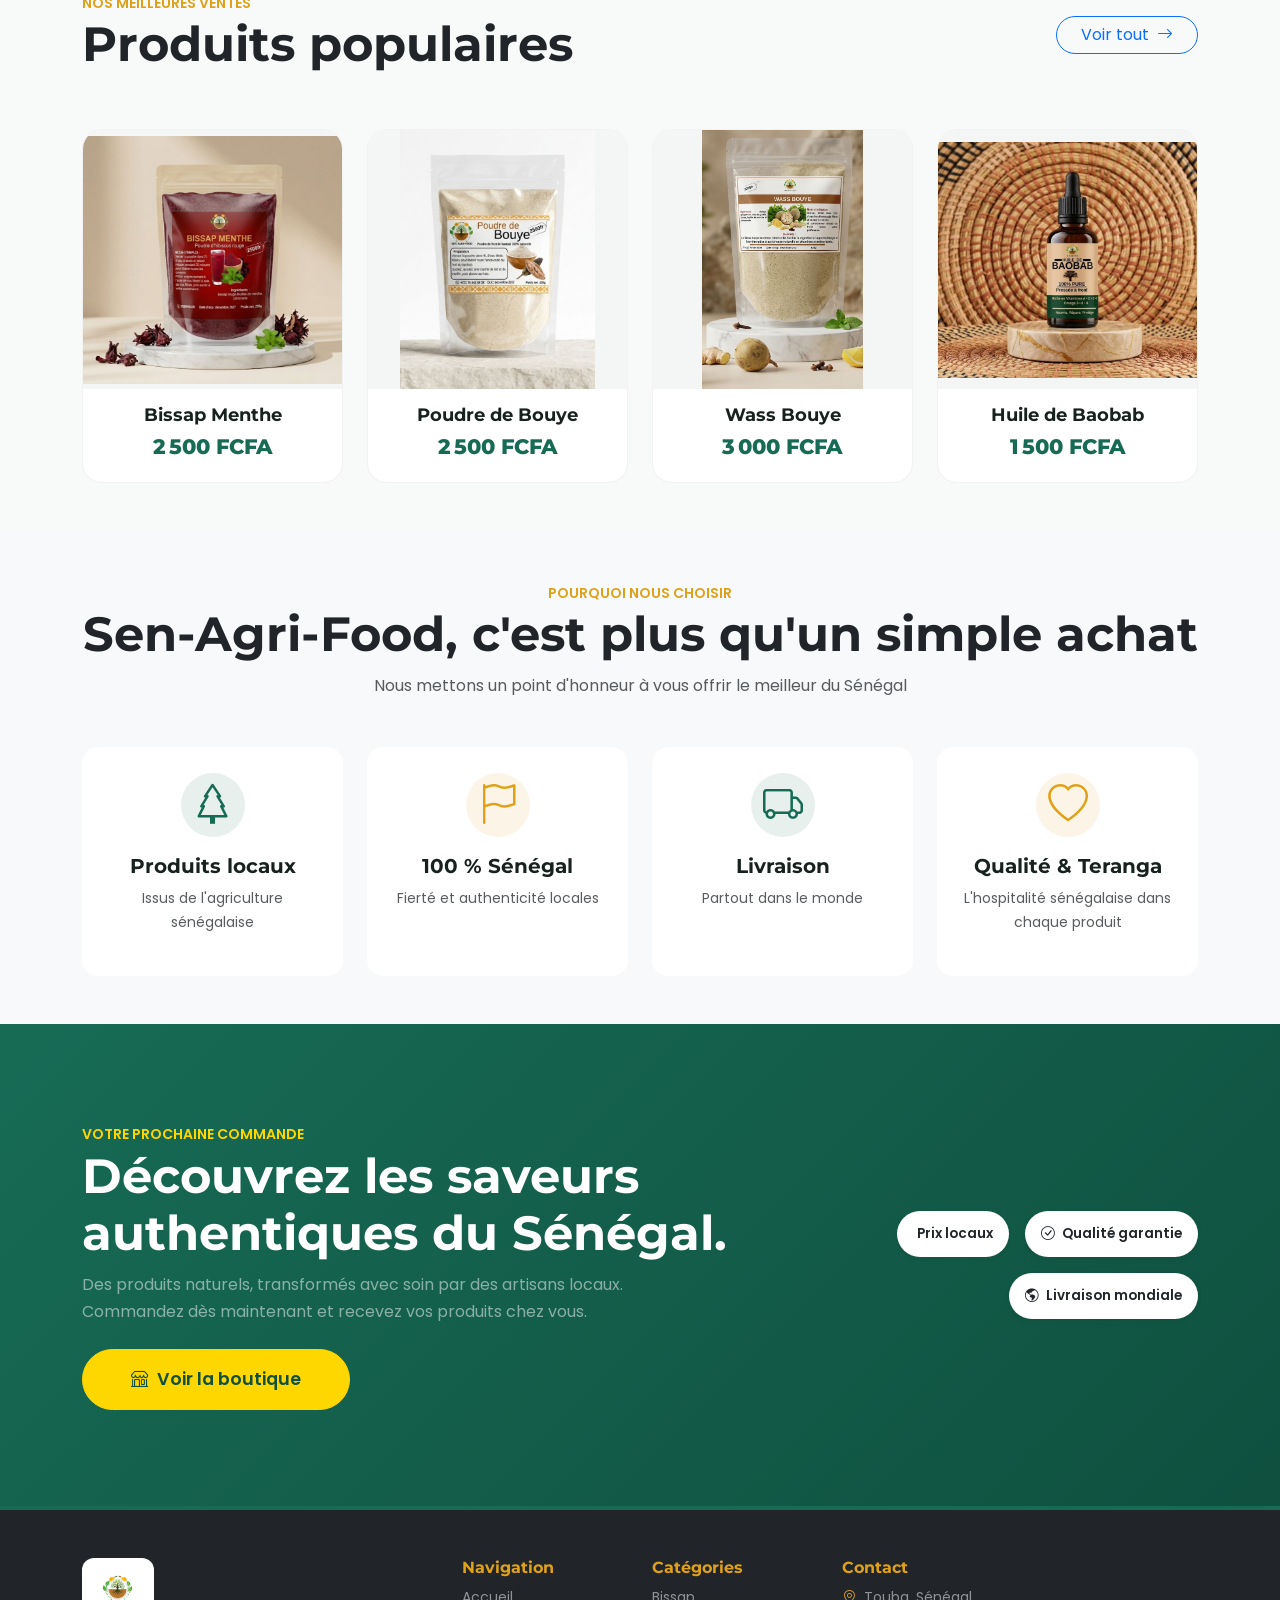
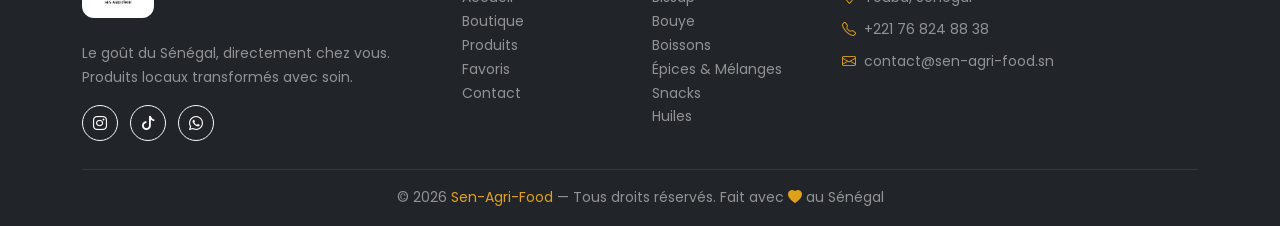
==== commit 7904e59b: "premier commit" ====
--- a/index.html
+++ b/index.html
@@ -95,7 +95,7 @@
                 </div>
                 <div class="col-lg-6 text-center">
                     <div class="position-relative">
-                        <img src="images/hero.jpg" alt="Produits Sen-Agri-Food : bissap, gingembre, moringa, bouye et jus devant un baobab" class="img-fluid rounded-4 shadow-lg hero-image" width="1400" height="768" fetchpriority="high">
+                        <img src="images/hero.jpg" alt="Produits Sen-Agri-Food devant un baobab" class="img-fluid rounded-4 shadow-lg hero-image" width="1400" height="768" fetchpriority="high">
                     </div>
                 </div>
             </div>
@@ -229,7 +229,7 @@
                             <i class="bi bi-truck text-primary fs-1"></i>
                         </div>
                         <h5 class="fw-bold">Livraison</h5>
-                        <p class="small text-muted">Partout au Sénégal</p>
+                        <p class="small text-muted">Partout dans le monde</p>
                     </div>
                 </div>
                 <div class="col-6 col-md-3">
@@ -271,7 +271,7 @@
                             <i class="bi bi-check-circle me-1"></i> Qualité garantie
                         </span>
                         <span class="badge bg-white text-dark p-3 rounded-pill">
-                            <i class="bi bi-clock me-1"></i> 24-48h
+                            <i class="bi bi-globe-americas me-1"></i> Livraison mondiale
                         </span>
                     </div>
                 </div>
@@ -291,7 +291,7 @@
                     <div class="social-links mt-3">
                         <a href="https://www.instagram.com/sen_agri_food_officiel/" target="_blank" rel="noopener" class="btn btn-outline-light btn-sm rounded-circle me-2" aria-label="Instagram Sen-Agri-Food"><i class="bi bi-instagram"></i></a>
                         <a href="https://www.tiktok.com/@senagrifood" target="_blank" rel="noopener" class="btn btn-outline-light btn-sm rounded-circle me-2" aria-label="TikTok Sen-Agri-Food"><i class="bi bi-tiktok"></i></a>
-                        <a href="https://wa.me/221775324672" target="_blank" rel="noopener" class="btn btn-outline-light btn-sm rounded-circle" aria-label="WhatsApp Sen-Agri-Food"><i class="bi bi-whatsapp"></i></a>
+                        <a href="https://wa.me/221768248838" target="_blank" rel="noopener" class="btn btn-outline-light btn-sm rounded-circle" aria-label="WhatsApp Sen-Agri-Food"><i class="bi bi-whatsapp"></i></a>
                     </div>
                 </div>
                 <div class="col-6 col-lg-2">
@@ -318,8 +318,8 @@
                 <div class="col-lg-4">
                     <h6 class="fw-bold text-accent">Contact</h6>
                     <ul class="list-unstyled small">
-                        <li class="mb-2"><i class="bi bi-geo-alt text-accent me-2"></i><span class="text-white-50">Saint-Louis, Sénégal</span></li>
-                        <li class="mb-2"><i class="bi bi-telephone text-accent me-2"></i><span class="text-white-50"><a href="tel:+221775324672" class="text-white-50 text-decoration-none">+221 77 532 46 72</a></span></li>
+                        <li class="mb-2"><i class="bi bi-geo-alt text-accent me-2"></i><span class="text-white-50">Touba, Sénégal</span></li>
+                        <li class="mb-2"><i class="bi bi-telephone text-accent me-2"></i><span class="text-white-50"><a href="tel:+221768248838" class="text-white-50 text-decoration-none">+221 76 824 88 38</a></span></li>
                         <li class="mb-2"><i class="bi bi-envelope text-accent me-2"></i><span class="text-white-50">contact@sen-agri-food.sn</span></li>
                     </ul>
                 </div>
--- a/css/style.css
+++ b/css/style.css
@@ -321,3 +321,9 @@
     .product-card .product-unit { display: block; margin-left: 0 !important; font-size: 0.75rem; }
     .product-card .btn-add-cart { font-size: 0.8rem; padding: 0.5rem 0.25rem; }
 }
+
+/* Carte produit épurée : image, nom, prix */
+.product-card .product-card-link { display: block; height: 100%; }
+.product-card .product-body { padding: 0.9rem 0.75rem 1.1rem; }
+.product-card .product-name { color: var(--dark, #17211d); }
+.product-card .product-price { display: block; }
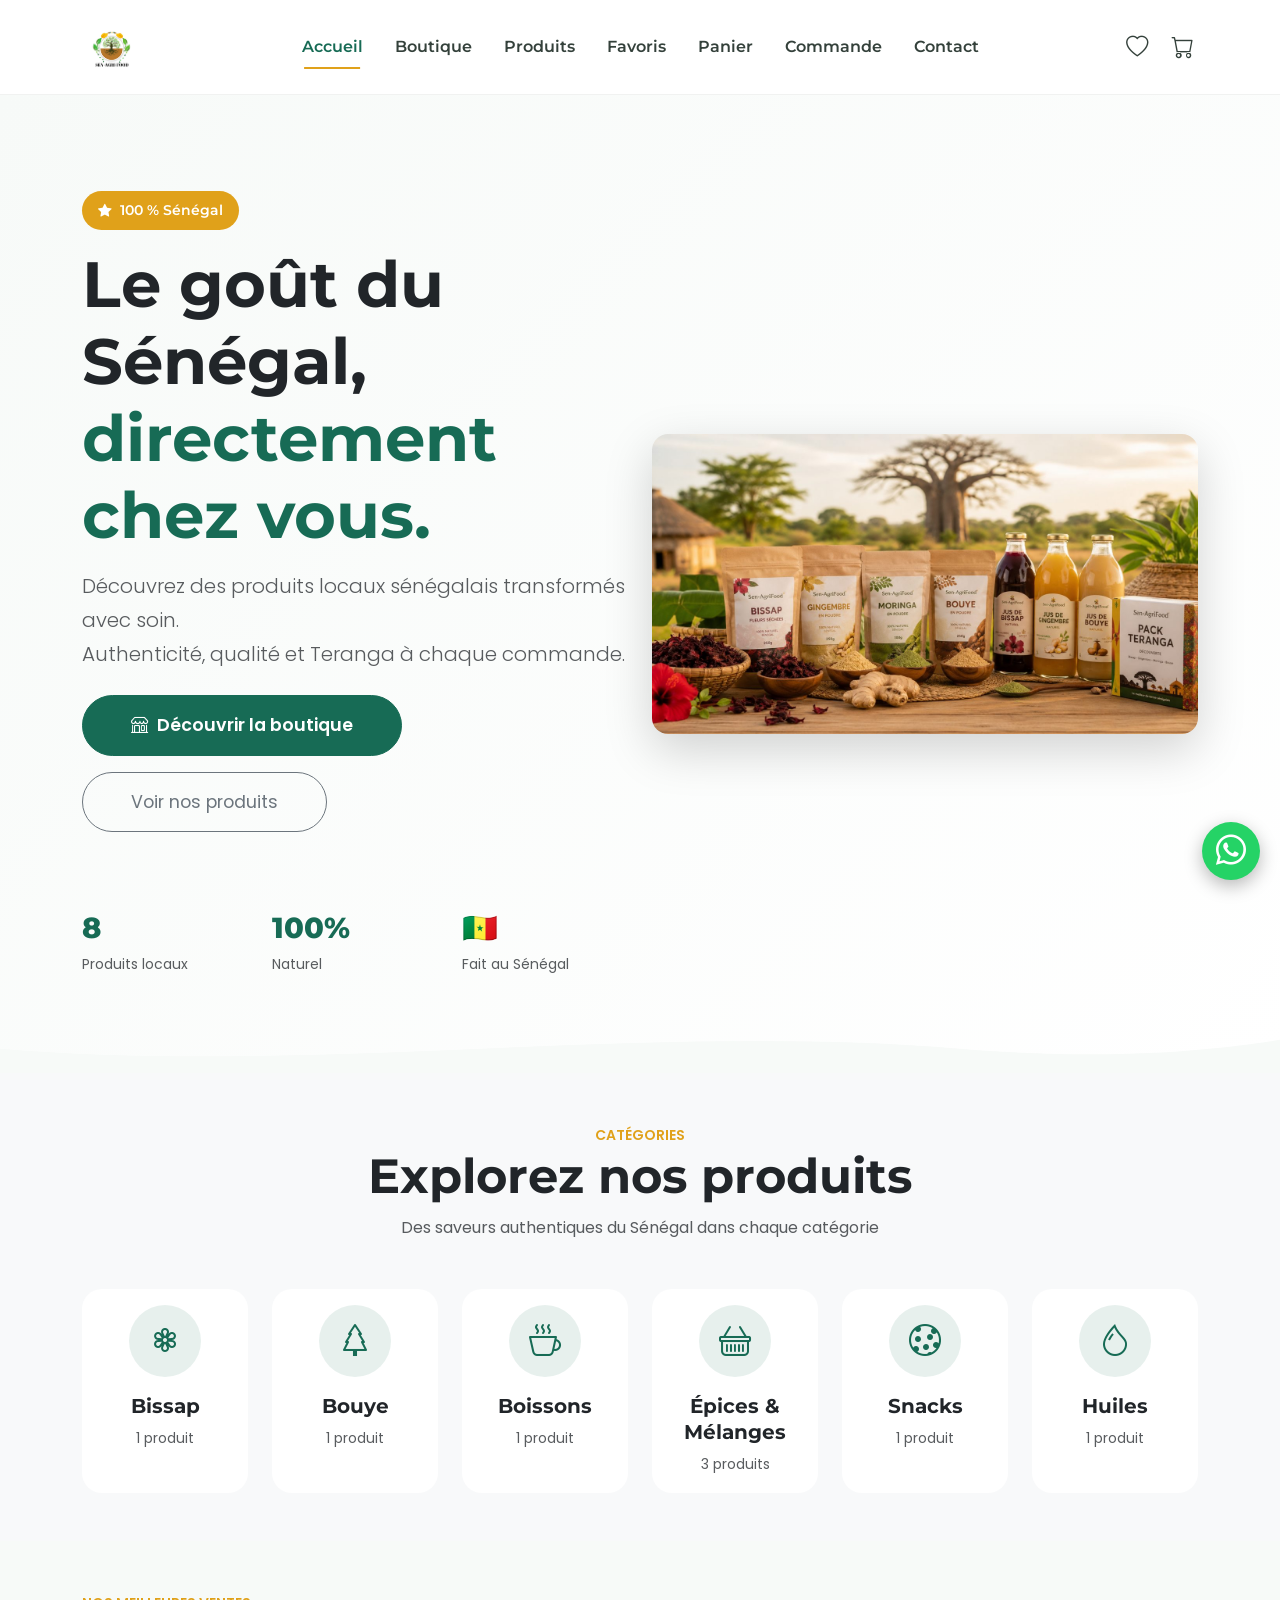
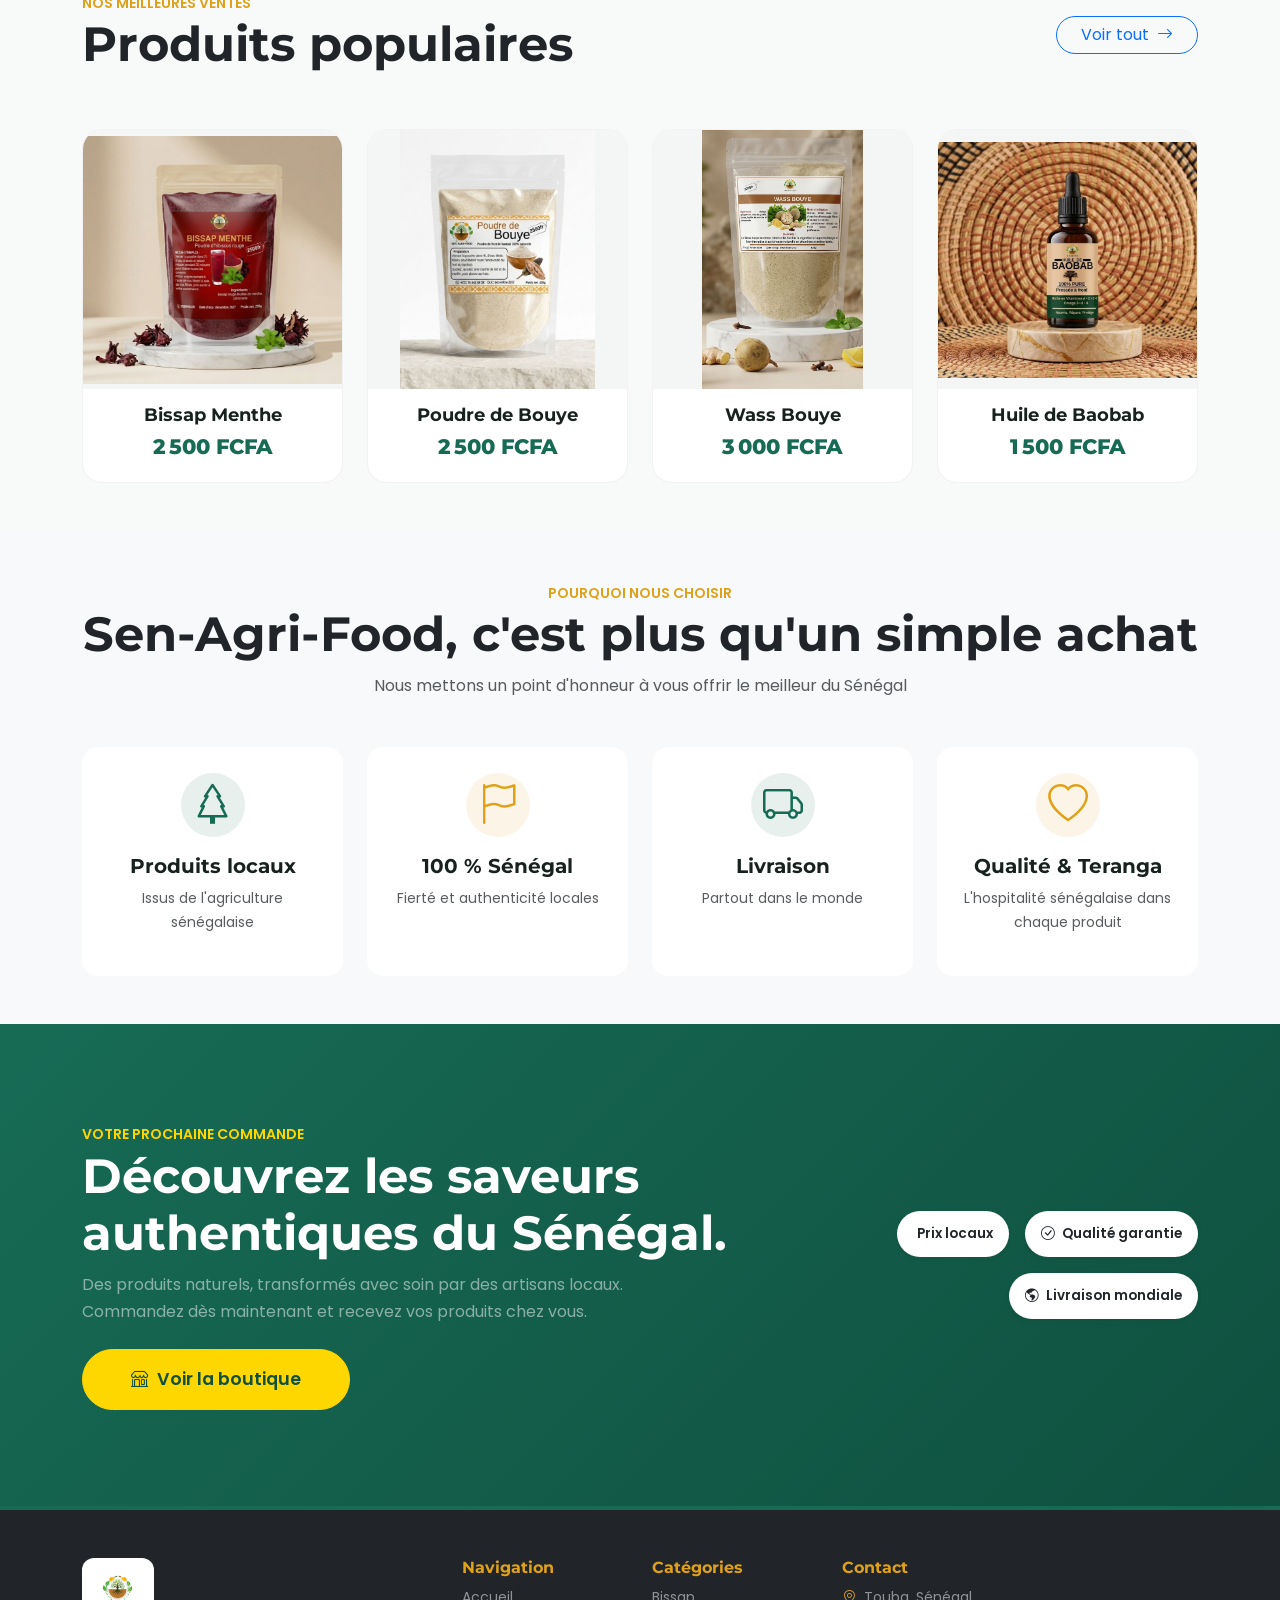
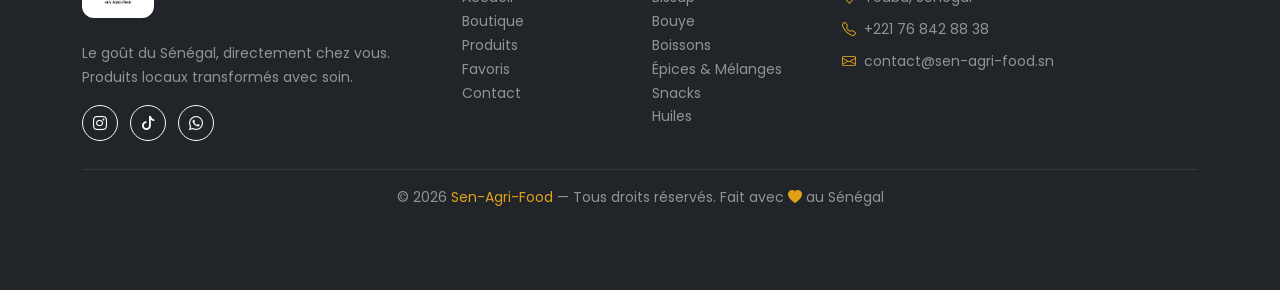
==== commit 64647140: "final" ====
--- a/index.html
+++ b/index.html
@@ -291,7 +291,7 @@
                     <div class="social-links mt-3">
                         <a href="https://www.instagram.com/sen_agri_food_officiel/" target="_blank" rel="noopener" class="btn btn-outline-light btn-sm rounded-circle me-2" aria-label="Instagram Sen-Agri-Food"><i class="bi bi-instagram"></i></a>
                         <a href="https://www.tiktok.com/@senagrifood" target="_blank" rel="noopener" class="btn btn-outline-light btn-sm rounded-circle me-2" aria-label="TikTok Sen-Agri-Food"><i class="bi bi-tiktok"></i></a>
-                        <a href="https://wa.me/221768248838" target="_blank" rel="noopener" class="btn btn-outline-light btn-sm rounded-circle" aria-label="WhatsApp Sen-Agri-Food"><i class="bi bi-whatsapp"></i></a>
+                        <a href="https://wa.me/221768428838" target="_blank" rel="noopener" class="btn btn-outline-light btn-sm rounded-circle" aria-label="WhatsApp Sen-Agri-Food"><i class="bi bi-whatsapp"></i></a>
                     </div>
                 </div>
                 <div class="col-6 col-lg-2">
@@ -319,7 +319,7 @@
                     <h6 class="fw-bold text-accent">Contact</h6>
                     <ul class="list-unstyled small">
                         <li class="mb-2"><i class="bi bi-geo-alt text-accent me-2"></i><span class="text-white-50">Touba, Sénégal</span></li>
-                        <li class="mb-2"><i class="bi bi-telephone text-accent me-2"></i><span class="text-white-50"><a href="tel:+221768248838" class="text-white-50 text-decoration-none">+221 76 824 88 38</a></span></li>
+                        <li class="mb-2"><i class="bi bi-telephone text-accent me-2"></i><span class="text-white-50"><a href="tel:+221768428838" class="text-white-50 text-decoration-none">+221 76 842 88 38</a></span></li>
                         <li class="mb-2"><i class="bi bi-envelope text-accent me-2"></i><span class="text-white-50">contact@sen-agri-food.sn</span></li>
                     </ul>
                 </div>
--- a/css/style.css
+++ b/css/style.css
@@ -327,3 +327,12 @@
 .product-card .product-body { padding: 0.9rem 0.75rem 1.1rem; }
 .product-card .product-name { color: var(--dark, #17211d); }
 .product-card .product-price { display: block; }
+
+/* Bouton WhatsApp flottant */
+.whatsapp-float { position: fixed; right: 20px; bottom: 20px; width: 58px; height: 58px; border-radius: 50%; background: #25d366; color: #fff; display: flex; align-items: center; justify-content: center; font-size: 1.9rem; box-shadow: 0 6px 18px rgba(0,0,0,0.28); z-index: 1040; transition: transform 0.2s ease, box-shadow 0.2s ease; }
+.whatsapp-float:hover { color: #fff; transform: scale(1.08); box-shadow: 0 8px 22px rgba(0,0,0,0.34); }
+@media (max-width: 575.98px) { .whatsapp-float { right: 14px; bottom: 14px; width: 54px; height: 54px; } }
+/* Laisse de la place sous le pied de page pour que le bouton ne cache pas le texte */
+footer.footer { padding-bottom: 5rem !important; }
+@media (prefers-reduced-motion: reduce) { .whatsapp-float { transition: none; } }
+
